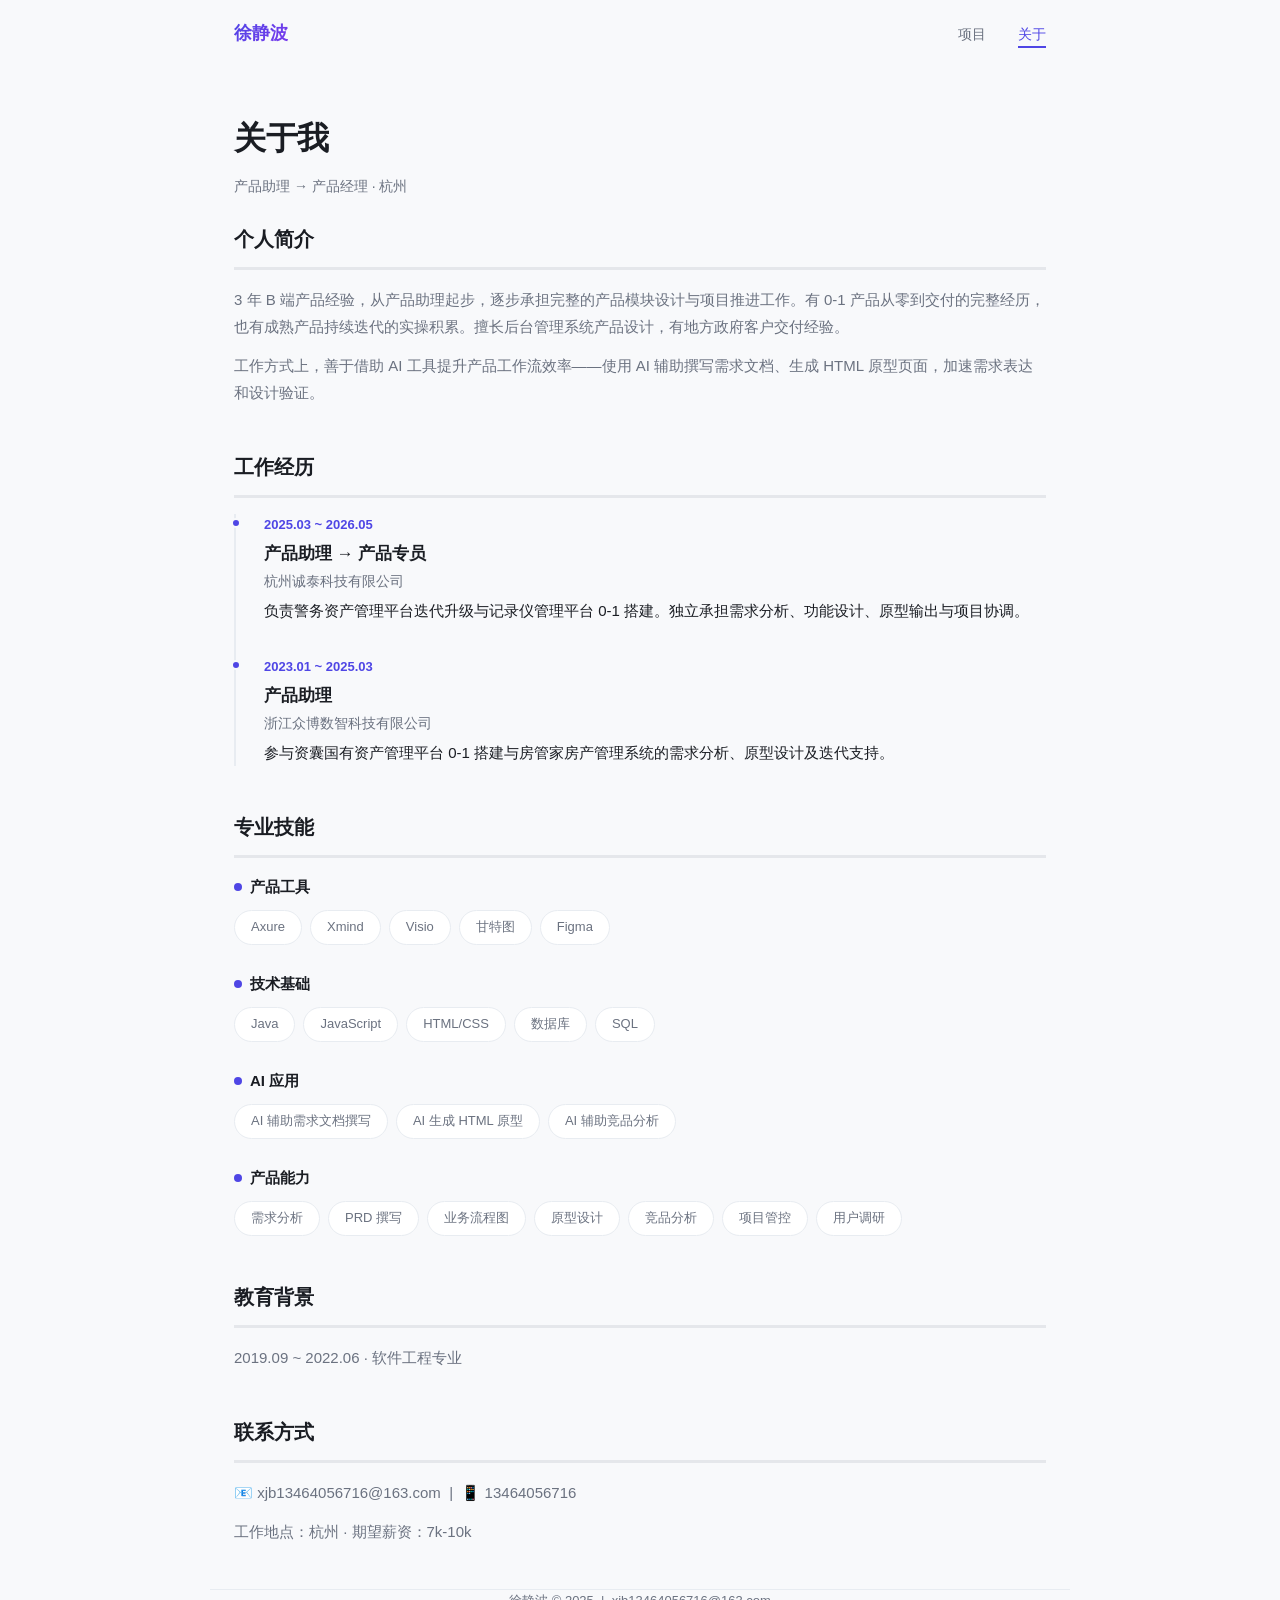
==== about.html @ 1524595a "初始提交：作品集网站" ====
<!DOCTYPE html>
<html lang="zh-CN">
<head>
  <meta charset="UTF-8">
  <meta name="viewport" content="width=device-width, initial-scale=1.0">
  <title>关于我 | 徐静波</title>
  <link rel="stylesheet" href="css/style.css">
</head>
<body>

<nav>
  <a href="index.html" class="logo">徐静波</a>
  <ul class="nav-links">
    <li><a href="index.html">项目</a></li>
    <li><a href="about.html" class="active">关于</a></li>
  </ul>
</nav>

<div class="container">
  <div class="page-header">
    <h1>关于我</h1>
    <p class="meta">产品助理 → 产品经理 · 杭州</p>
  </div>

  <div class="content-block">
    <h2>个人简介</h2>
    <p>3 年 B 端产品经验，从产品助理起步，逐步承担完整的产品模块设计与项目推进工作。有 0-1 产品从零到交付的完整经历，也有成熟产品持续迭代的实操积累。擅长后台管理系统产品设计，有地方政府客户交付经验。</p>
    <p>工作方式上，善于借助 AI 工具提升产品工作流效率——使用 AI 辅助撰写需求文档、生成 HTML 原型页面，加速需求表达和设计验证。</p>
  </div>

  <div class="content-block">
    <h2>工作经历</h2>
    <div class="timeline">
      <div class="timeline-item">
        <div class="time">2025.03 ~ 2026.05</div>
        <h4>产品助理 → 产品专员</h4>
        <div class="company">杭州诚泰科技有限公司</div>
        <p style="margin-top:4px;color:var(--text-secondary);">负责警务资产管理平台迭代升级与记录仪管理平台 0-1 搭建。独立承担需求分析、功能设计、原型输出与项目协调。</p>
      </div>
      <div class="timeline-item">
        <div class="time">2023.01 ~ 2025.03</div>
        <h4>产品助理</h4>
        <div class="company">浙江众博数智科技有限公司</div>
        <p style="margin-top:4px;color:var(--text-secondary);">参与资囊国有资产管理平台 0-1 搭建与房管家房产管理系统的需求分析、原型设计及迭代支持。</p>
      </div>
    </div>
  </div>

  <div class="content-block">
    <h2>专业技能</h2>

    <div class="skill-group">
      <h3>产品工具</h3>
      <div class="skill-tags">
        <span class="skill-tag">Axure</span>
        <span class="skill-tag">Xmind</span>
        <span class="skill-tag">Visio</span>
        <span class="skill-tag">甘特图</span>
        <span class="skill-tag">Figma</span>
      </div>
    </div>

    <div class="skill-group">
      <h3>技术基础</h3>
      <div class="skill-tags">
        <span class="skill-tag">Java</span>
        <span class="skill-tag">JavaScript</span>
        <span class="skill-tag">HTML/CSS</span>
        <span class="skill-tag">数据库</span>
        <span class="skill-tag">SQL</span>
      </div>
    </div>

    <div class="skill-group">
      <h3>AI 应用</h3>
      <div class="skill-tags">
        <span class="skill-tag">AI 辅助需求文档撰写</span>
        <span class="skill-tag">AI 生成 HTML 原型</span>
        <span class="skill-tag">AI 辅助竞品分析</span>
      </div>
    </div>

    <div class="skill-group">
      <h3>产品能力</h3>
      <div class="skill-tags">
        <span class="skill-tag">需求分析</span>
        <span class="skill-tag">PRD 撰写</span>
        <span class="skill-tag">业务流程图</span>
        <span class="skill-tag">原型设计</span>
        <span class="skill-tag">竞品分析</span>
        <span class="skill-tag">项目管控</span>
        <span class="skill-tag">用户调研</span>
      </div>
    </div>
  </div>

  <div class="content-block">
    <h2>教育背景</h2>
    <p>2019.09 ~ 2022.06 · 软件工程专业</p>
  </div>

  <div class="content-block">
    <h2>联系方式</h2>
    <p>📧 xjb13464056716@163.com &nbsp;|&nbsp; 📱 13464056716</p>
    <p style="margin-top:4px;">工作地点：杭州 · 期望薪资：7k-10k</p>
  </div>

</div>

<footer class="container">
  <p>徐静波 &copy; 2025 &nbsp;|&nbsp; xjb13464056716@163.com</p>
</footer>

</body>
</html>
---- css/style.css ----
/* ===== Reset & Base ===== */
*, *::before, *::after { box-sizing: border-box; margin: 0; padding: 0; }

:root {
  --bg: #f8f9fb;
  --surface: #fff;
  --border: #e8ecf1;
  --text: #1a1d23;
  --text-muted: #6b7280;
  --accent: #4f46e5;
  --accent-2: #7c3aed;
  --accent-light: #eef2ff;
  --green: #059669;
  --green-light: #ecfdf5;
  --orange: #ea580c;
  --orange-light: #fff7ed;
  --teal: #0d9488;
  --teal-light: #f0fdfa;
  --radius: 10px;
  --radius-sm: 6px;
  --max-width: 860px;
  --shadow-sm: 0 1px 2px rgba(0,0,0,.04);
  --shadow-md: 0 4px 20px rgba(0,0,0,.06);
  --shadow-lg: 0 8px 40px rgba(0,0,0,.08);
}

html { scroll-behavior: smooth; }

body {
  font-family: -apple-system, BlinkMacSystemFont, "Segoe UI", "PingFang SC", "Microsoft YaHei", sans-serif;
  background: var(--bg);
  color: var(--text);
  line-height: 1.75;
  font-size: 15px;
  -webkit-font-smoothing: antialiased;
}

a { color: var(--accent); text-decoration: none; transition: color .15s; }
a:hover { color: var(--accent-2); }

/* ===== Nav ===== */
nav {
  max-width: var(--max-width);
  margin: 0 auto;
  padding: 18px 24px 0;
  display: flex;
  justify-content: space-between;
  align-items: center;
}

nav .logo {
  font-weight: 800;
  font-size: 18px;
  color: var(--text);
  background: linear-gradient(135deg, var(--accent), var(--accent-2));
  -webkit-background-clip: text;
  -webkit-text-fill-color: transparent;
  background-clip: text;
}
nav .logo:hover { opacity: .8; }

nav .nav-links { display: flex; gap: 32px; list-style: none; }
nav .nav-links a {
  color: var(--text-muted);
  font-size: 14px;
  font-weight: 500;
  padding-bottom: 4px;
  border-bottom: 2px solid transparent;
  transition: color .15s, border-color .15s;
}
nav .nav-links a:hover,
nav .nav-links a.active { color: var(--accent); border-bottom-color: var(--accent); text-decoration: none; }

/* ===== Layout ===== */
.container { max-width: var(--max-width); margin: 0 auto; padding: 0 24px; }

.section { padding: 72px 0; }
.section-title {
  font-size: 24px;
  font-weight: 800;
  margin-bottom: 32px;
  display: flex;
  align-items: center;
  gap: 12px;
  position: relative;
  z-index: 1;
}
.section-title::before {
  content: "";
  display: inline-block;
  width: 4px;
  height: 24px;
  background: linear-gradient(180deg, var(--accent), var(--accent-2));
  border-radius: 2px;
}

/* ===== Hero ===== */
.hero { padding: 100px 0 60px; text-align: center; }

.hero h1 {
  font-size: 42px;
  font-weight: 900;
  letter-spacing: -1px;
  margin-bottom: 14px;
  background: linear-gradient(135deg, var(--text) 0%, #374151 100%);
  -webkit-background-clip: text;
  -webkit-text-fill-color: transparent;
  background-clip: text;
}
.hero .subtitle {
  font-size: 18px;
  color: var(--text-muted);
  max-width: 540px;
  margin: 0 auto 28px;
  line-height: 1.7;
}
.hero .tags {
  display: flex;
  gap: 10px;
  justify-content: center;
  flex-wrap: wrap;
  position: relative;
  z-index: 1;
}
.hero .tag {
  background: var(--surface);
  color: var(--accent);
  padding: 5px 16px;
  border-radius: 20px;
  font-size: 13px;
  font-weight: 600;
  border: 1px solid var(--border);
  box-shadow: var(--shadow-sm);
  transition: transform .15s, box-shadow .15s;
}
.hero .tag:hover { transform: translateY(-1px); box-shadow: var(--shadow-md); }

/* ===== Project Cards ===== */
.project-grid { display: flex; flex-direction: column; gap: 20px; }

.project-card {
  background: var(--surface);
  border: 1px solid var(--border);
  border-left: 4px solid var(--accent);
  border-radius: var(--radius);
  padding: 30px 34px;
  box-shadow: var(--shadow-sm);
  transition: box-shadow .25s, transform .25s, border-left-color .25s;
}
.project-card:hover {
  box-shadow: var(--shadow-lg);
  transform: translateY(-2px);
}

.project-card .card-header { display: flex; justify-content: space-between; align-items: flex-start; gap: 16px; margin-bottom: 10px; }
.project-card h3 { font-size: 19px; font-weight: 700; }

.project-card .badge {
  font-size: 11px;
  padding: 4px 12px;
  border-radius: 12px;
  font-weight: 700;
  white-space: nowrap;
  letter-spacing: .3px;
  text-transform: uppercase;
}
.badge-new { background: var(--green-light); color: var(--green); }
.badge-iter { background: var(--accent-light); color: var(--accent); }

.project-card .role { font-size: 13px; color: var(--text-muted); margin-bottom: 8px; }
.project-card .desc { font-size: 14px; color: var(--text-muted); margin-bottom: 14px; line-height: 1.7; }
.project-card .highlights { list-style: none; margin-bottom: 16px; }
.project-card .highlights li {
  font-size: 14px;
  padding: 3px 0 3px 20px;
  position: relative;
  color: var(--text-muted);
}
.project-card .highlights li::before {
  content: "";
  position: absolute;
  left: 2px;
  top: 10px;
  width: 6px;
  height: 6px;
  background: var(--accent);
  border-radius: 50%;
}

.project-card .card-link {
  font-size: 14px;
  font-weight: 700;
  display: inline-flex;
  align-items: center;
  gap: 4px;
}
.project-card .card-link::after { content: " →"; transition: transform .15s; }
.project-card .card-link:hover::after { transform: translateX(3px); }
.project-card .card-links { display: flex; gap: 24px; }

/* Color variants for cards — muted tones */
.project-card:nth-child(1) { border-left-color: #a5b4fc; }
.project-card:nth-child(2) { border-left-color: #99c9c5; }
.project-card:nth-child(3) { border-left-color: #a7d0b9; }
.project-card:nth-child(4) { border-left-color: #d4c5b9; }
.project-card:nth-child(1) .card-link,
.project-card:nth-child(1) .highlights li::before { color: #7c80c4; }
.project-card:nth-child(2) .card-link,
.project-card:nth-child(2) .highlights li::before { color: #6fa8a4; }
.project-card:nth-child(3) .card-link,
.project-card:nth-child(3) .highlights li::before { color: #7aaa8e; }
.project-card:nth-child(4) .card-link,
.project-card:nth-child(4) .highlights li::before { color: #b0a094; }

/* ===== Project Detail Page ===== */
.page-header {
  padding: 60px 0 24px;
  position: relative;
}
.page-header h1 { font-size: 32px; font-weight: 900; letter-spacing: -.5px; }
.page-header .meta { color: var(--text-muted); font-size: 14px; margin-top: 8px; }

.content-block { margin-bottom: 44px; }
.content-block h2 {
  font-size: 20px;
  font-weight: 800;
  margin-bottom: 16px;
  padding-bottom: 10px;
  border-bottom: 3px solid #e5e7eb;
}
.content-block p { color: var(--text-muted); margin-bottom: 12px; line-height: 1.8; }
.content-block ul { padding-left: 20px; color: var(--text-muted); }
.content-block ul li { margin-bottom: 8px; line-height: 1.7; }
.content-block ul li strong { color: var(--text); }

.feature-grid { display: grid; grid-template-columns: 1fr 1fr; gap: 10px; }
.feature-item {
  background: var(--accent-light);
  padding: 12px 18px;
  border-radius: var(--radius-sm);
  font-size: 14px;
  color: var(--text);
  font-weight: 500;
  border-left: 3px solid var(--accent);
  transition: transform .15s;
}
.feature-item:hover { transform: translateX(3px); }

.module-list { display: grid; grid-template-columns: 1fr 1fr; gap: 16px; }
.module-card {
  background: var(--surface);
  border: 1px solid var(--border);
  border-radius: var(--radius);
  padding: 22px 26px;
  box-shadow: var(--shadow-sm);
  transition: box-shadow .2s, transform .2s;
}
.module-card:hover { box-shadow: var(--shadow-md); transform: translateY(-1px); }
.module-card h4 { font-size: 15px; font-weight: 700; margin-bottom: 6px; }
.module-card p { font-size: 13px; color: var(--text-muted); }

/* ===== About Page ===== */
.skill-group { margin-bottom: 26px; }
.skill-group h3 {
  font-size: 15px;
  font-weight: 700;
  margin-bottom: 10px;
  color: var(--text);
  display: flex;
  align-items: center;
  gap: 8px;
}
.skill-group h3::before {
  content: "";
  display: inline-block;
  width: 8px;
  height: 8px;
  background: var(--accent);
  border-radius: 50%;
}

.skill-tags { display: flex; flex-wrap: wrap; gap: 8px; }
.skill-tag {
  background: var(--surface);
  border: 1px solid var(--border);
  padding: 5px 16px;
  border-radius: 20px;
  font-size: 13px;
  font-weight: 500;
  color: var(--text-muted);
  transition: all .15s;
}
.skill-tag:hover { border-color: var(--accent); color: var(--accent); background: var(--accent-light); }

.timeline { position: relative; padding-left: 28px; border-left: 2px solid var(--border); }
.timeline-item { margin-bottom: 32px; position: relative; }
.timeline-item::before {
  content: "";
  position: absolute;
  left: -33px;
  top: 4px;
  width: 10px;
  height: 10px;
  background: var(--accent);
  border-radius: 50%;
  border: 2px solid var(--bg);
}
.timeline-item .time { font-size: 13px; color: var(--accent); font-weight: 600; margin-bottom: 2px; }
.timeline-item h4 { font-size: 17px; font-weight: 700; }
.timeline-item .company { font-size: 14px; color: var(--text-muted); }

/* ===== Footer ===== */
footer {
  text-align: center;
  padding: 40px 24px;
  color: var(--text-muted);
  font-size: 13px;
  border-top: 1px solid var(--border);
  margin-top: 60px;
}

/* ===== Demo Banner ===== */
.demo-banner {
  background: linear-gradient(135deg, var(--accent), var(--accent-2));
  color: #fff;
  text-align: center;
  padding: 24px 32px;
  border-radius: var(--radius);
  margin: 32px 0;
  box-shadow: 0 4px 24px rgba(79,70,229,.25);
}
.demo-banner p { color: rgba(255,255,255,.9); margin-bottom: 12px; font-size: 14px; }
.demo-btn {
  display: inline-block;
  background: #fff;
  color: var(--accent);
  padding: 10px 28px;
  border-radius: var(--radius-sm);
  font-weight: 700;
  font-size: 14px;
  transition: transform .2s, box-shadow .2s;
  box-shadow: 0 2px 8px rgba(0,0,0,.1);
}
.demo-btn:hover { text-decoration: none; transform: scale(1.04); box-shadow: 0 4px 16px rgba(0,0,0,.15); }

/* ===== Back Link ===== */
.back-link {
  display: inline-flex;
  align-items: center;
  gap: 4px;
  font-size: 14px;
  color: var(--text-muted);
  margin-bottom: 24px;
  font-weight: 500;
  transition: color .15s;
}
.back-link:hover { color: var(--accent); }

/* ===== Responsive ===== */
@media (max-width: 640px) {
  .hero { padding: 60px 0 40px; }
  .hero h1 { font-size: 30px; }
  .hero .subtitle { font-size: 15px; }
  .hero::before { width: 300px; height: 300px; top: -60px; }
  .feature-grid, .module-list { grid-template-columns: 1fr; }
  .project-card { padding: 22px 20px; }
  .project-card .card-header { flex-direction: column; gap: 6px; }
  nav .nav-links { gap: 18px; }
  .page-header h1 { font-size: 26px; }
}
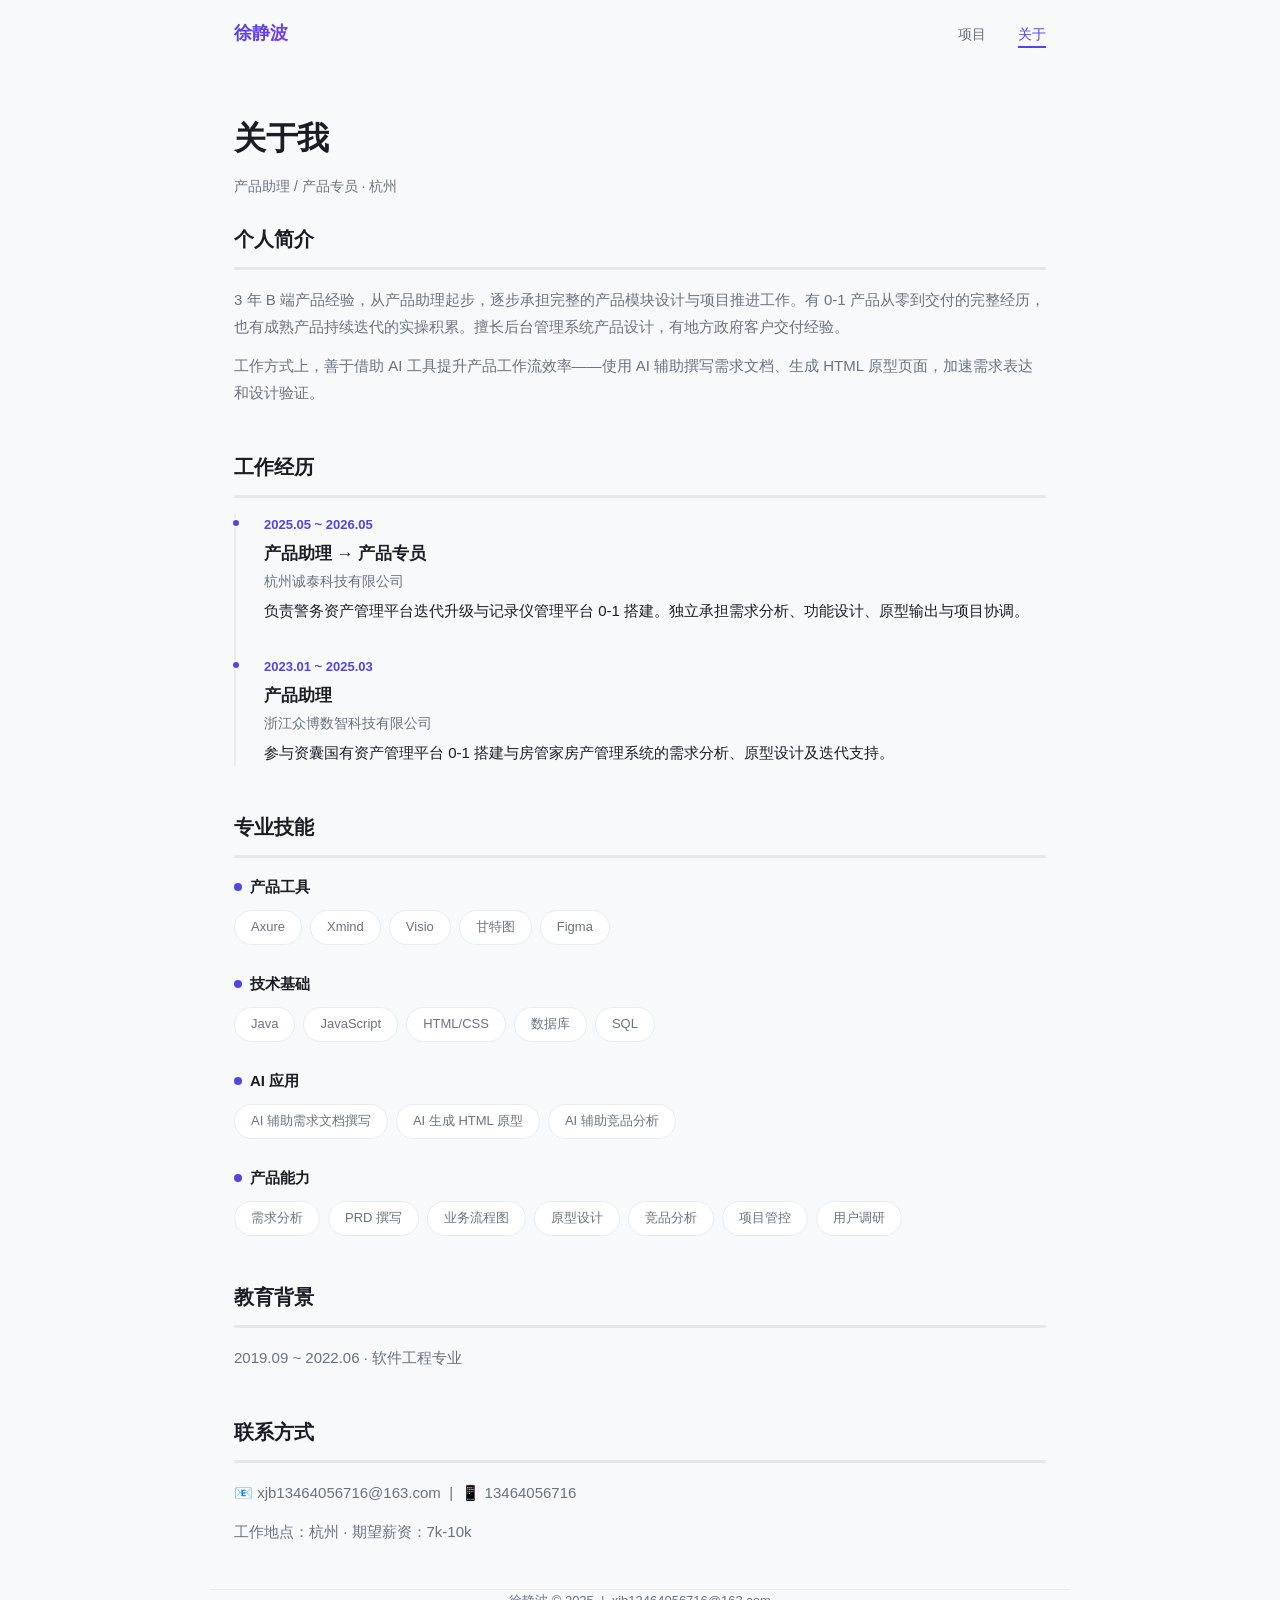
==== commit eabd3bb8: "更新: 诚泰项目开始时间改为2025.05，标题改为产品助理" ====
--- a/about.html
+++ b/about.html
@@ -19,7 +19,7 @@
 <div class="container">
   <div class="page-header">
     <h1>关于我</h1>
-    <p class="meta">产品助理 → 产品经理 · 杭州</p>
+    <p class="meta">产品助理 / 产品专员 · 杭州</p>
   </div>
 
   <div class="content-block">
@@ -32,7 +32,7 @@
     <h2>工作经历</h2>
     <div class="timeline">
       <div class="timeline-item">
-        <div class="time">2025.03 ~ 2026.05</div>
+        <div class="time">2025.05 ~ 2026.05</div>
         <h4>产品助理 → 产品专员</h4>
         <div class="company">杭州诚泰科技有限公司</div>
         <p style="margin-top:4px;color:var(--text-secondary);">负责警务资产管理平台迭代升级与记录仪管理平台 0-1 搭建。独立承担需求分析、功能设计、原型输出与项目协调。</p>
